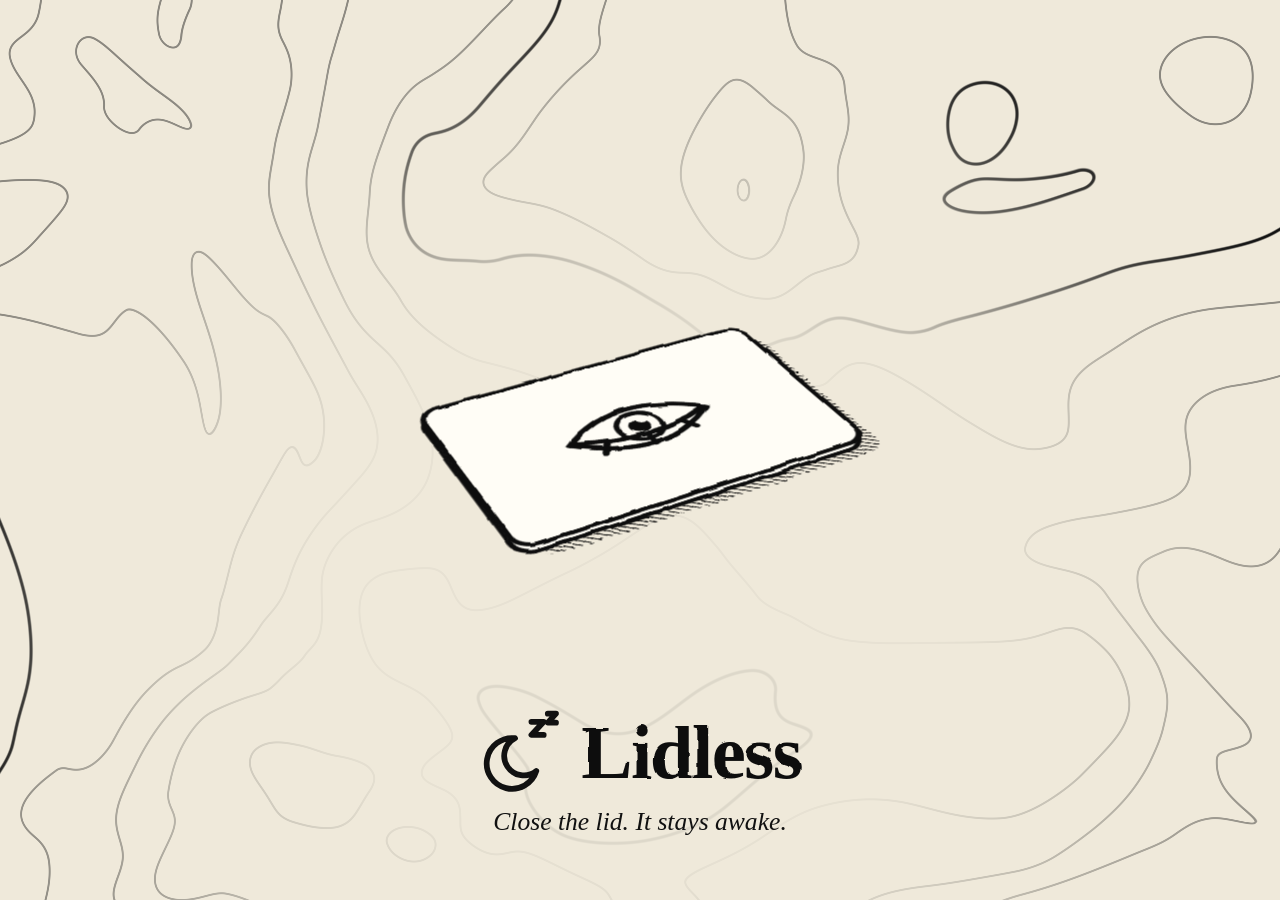
==== portfolio/public/lidless/hero.html @ e4f1b991 "Lidless page: live contour background, animation as the title, Fumble-style download button, new cop" ====
<!doctype html>
<!-- Lidless hero, "hand-drawn" style. ?fmt=wide|story  ?t=SECONDS freezes a frame. window.setT(t) for frame-exact capture. -->
<html><head><meta charset="utf-8"><title>Lidless</title>
<style>
*{box-sizing:border-box}html,body{margin:0;height:100%;background:#efe9da;overflow:hidden}
.hero{position:fixed;inset:0;--u:1vw;--cream:#fffdf6}
.story .hero{--u:1.85vw}.square .hero{--u:1.75vw}.square .scene{--top:40%}.square .brand{--bb:9%}
canvas{position:absolute;inset:0;width:100%;height:100%}
.scene{position:absolute;left:50%;top:var(--top,48%);width:calc(var(--u)*29);height:calc(var(--u)*19);transform:translate(-50%,-50%);perspective:calc(var(--u)*120);filter:url(#boil)}
.story .scene{--top:42%}
.laptop{position:absolute;inset:0;transform-style:preserve-3d;transform:rotateX(56deg) rotateZ(-28deg)}
.base,.lid,.face,.shadow{position:absolute;inset:0;border-radius:calc(var(--u)*1.4)}
.lid{transform-style:preserve-3d;transform-origin:50% 0;animation:lid 6s infinite}
.face{backface-visibility:hidden;display:flex;align-items:center;justify-content:center}
.face.inner{transform:rotateY(180deg) rotateZ(180deg)}
.face.outer{transform:translateZ(calc(var(--u)*.6))}
@keyframes lid{0%,10%{transform:rotateX(102deg)}30%{transform:rotateX(0deg);animation-timing-function:ease-out}31%,85%{transform:rotateX(0deg)}100%{transform:rotateX(102deg)}}
.eye{width:46%;overflow:visible}
.ball{transform-box:fill-box;transform-origin:center;animation:open 6s infinite}
@keyframes open{0%,38%{transform:scaleY(.06)}42%{transform:scaleY(1.12)}44%,81%{transform:scaleY(1)}84%,100%{transform:scaleY(.06)}}
.pup{animation:look 6s infinite}
@keyframes look{0%,46%{transform:translateX(0)}50%,58%{transform:translateX(-14px)}62%,70%{transform:translateX(14px)}74%,100%{transform:translateX(0)}}
.lash{animation:lash 6s infinite}
@keyframes lash{0%,38%{opacity:1}41%,82%{opacity:0}84%,100%{opacity:1}}
.keys{position:absolute;inset:14% 10% 34%;z-index:1;background:repeating-linear-gradient(90deg,#111 0 2px,transparent 2px 10%),repeating-linear-gradient(#111 0 2px,transparent 2px 25%);outline:2px solid #111}
.pad{position:absolute;left:36%;right:36%;bottom:8%;height:20%;z-index:1;border:2px solid #111}
.base{background:var(--cream);box-shadow:0 0 0 calc(var(--u)*.45) #111}
.face.outer{background:var(--cream);box-shadow:0 0 0 calc(var(--u)*.45) #111}
.face.inner{background:#111;box-shadow:0 0 0 calc(var(--u)*.45) #111,inset 0 0 0 calc(var(--u)*1) var(--cream),inset 0 0 0 calc(var(--u)*1.4) #111}
.shadow{transform:translate(calc(var(--u)*1.3),calc(var(--u)*1.3));background:repeating-linear-gradient(40deg,#111 0 1.6px,transparent 1.6px 6px)}
.screenmoon{width:30%}
.brand{position:absolute;left:0;right:0;bottom:var(--bb,7%);display:flex;flex-direction:column;align-items:center;gap:calc(var(--u)*1)}
.story .brand{--bb:24%}
@keyframes brand{0%,40%{opacity:0;transform:translateY(calc(var(--u)*1))}48%,84%{opacity:1;transform:none}92%,100%{opacity:0}}
.row{display:flex;align-items:center;gap:calc(var(--u)*1.6)}
svg.zz{width:calc(var(--u)*6.4);overflow:visible}
.zz .slash{stroke-dasharray:100 130;stroke-dashoffset:115;animation:slash 6s infinite}
@keyframes slash{0%,27%{stroke-dashoffset:115;animation-timing-function:ease-in}31%,86%{stroke-dashoffset:0;animation-timing-function:ease-in}92%,100%{stroke-dashoffset:115}}
.wm{font:bold calc(var(--u)*6)/1 "Times New Roman",serif;color:#111;letter-spacing:-.02em;filter:url(#boil2)}
.tg{font:italic calc(var(--u)*2) "Times New Roman",serif;color:#111}
.url{display:none;position:absolute;left:0;right:0;bottom:12%;text-align:center;font:calc(var(--u)*1.7) "Courier New",monospace;color:#111;letter-spacing:.04em}
.story .url{display:block}
</style></head><body>
<svg width="0" height="0" style="position:absolute">
  <filter id="boil" x="-60%" y="-120%" width="220%" height="300%"><feTurbulence id="bt" type="fractalNoise" baseFrequency=".035" numOctaves="2" seed="1"/><feDisplacementMap in="SourceGraphic" scale="5" xChannelSelector="R" yChannelSelector="G"/></filter>
  <filter id="boil2"><feTurbulence id="bt2" type="fractalNoise" baseFrequency=".05" numOctaves="2" seed="1"/><feDisplacementMap in="SourceGraphic" scale="3" xChannelSelector="R" yChannelSelector="G"/></filter>
</svg>
<div class="hero"><canvas id="bg"></canvas>
  <div class="scene"><div class="laptop">
    <div class="shadow"></div>
    <div class="base"><div class="keys"></div><div class="pad"></div></div>
    <div class="lid">
      <div class="face inner"><svg class="screenmoon" viewBox="0 0 100 100"><path d="M58 18a34 34 0 1 0 26 52a28 28 0 1 1 -26 -52z" fill="none" stroke="#fffdf6" stroke-width="6" stroke-linejoin="round"/><path d="M70 22h12l-12 13h12" fill="none" stroke="#fffdf6" stroke-width="5" stroke-linecap="round" stroke-linejoin="round"/></svg></div>
      <div class="face outer"><svg class="eye" viewBox="-60 -36 120 72"><g class="ball"><path d="M-54 0 Q0 -46 54 0 Q0 46 -54 0z" fill="#fffdf6" stroke="#111" stroke-width="5" stroke-linejoin="round"/>
        <g class="pup"><circle r="17" fill="#fffdf6" stroke="#111" stroke-width="4"/><circle r="8" fill="#111"/><circle cx="5" cy="-6" r="3.5" fill="#fffdf6"/></g></g>
        <path class="lash" d="M-50 0 Q0 22 50 0 M-30 9 l-6 10 M0 12 v12 M30 9 l6 10" fill="none" stroke="#111" stroke-width="5" stroke-linecap="round"/></svg></div>
    </div>
  </div></div>
  <div class="brand"><div class="row">
    <svg class="zz" viewBox="0 0 100 100"><g fill="none" stroke="#111" stroke-width="7" stroke-linecap="round" stroke-linejoin="round"><path d="M44 32a31 31 0 1 0 26 40a24 24 0 1 1 -26 -40z"/><path d="M64 12h15L64 28h15"/><path d="M84 2h10L84 13h10"/></g><path class="slash" pathLength="100" d="M6 96L96 6" stroke="#e0301e" stroke-width="8" stroke-linecap="round"/></svg>
    <div class="wm">Lidless</div></div><div class="tg">Close the lid. It stays awake.</div></div>
  <div class="url">free for Mac · alexmcconnell.ie/lidless</div>
</div>
<script>
const Q=new URLSearchParams(location.search);const NOBG=Q.get("bg")==="0";if(NOBG){document.documentElement.style.background=document.body.style.background="transparent";document.getElementById("bg").remove();}const story=Q.get("fmt")==="story";if(story)document.body.classList.add("story");if(Q.get("fmt")==="square")document.body.classList.add("square");
const cv=document.getElementById("bg")||document.createElement("canvas"),gl=cv.getContext("webgl",{preserveDrawingBuffer:true});
const FS=`precision highp float;uniform vec2 r;uniform float t;uniform vec2 mc,ms;
float h(vec2 p){return fract(sin(dot(p,vec2(127.1,311.7)))*43758.5453);}
float n(vec2 p){vec2 i=floor(p),f=fract(p);f=f*f*(3.-2.*f);return mix(mix(h(i),h(i+vec2(1,0)),f.x),mix(h(i+vec2(0,1)),h(i+1.),f.x),f.y);}
float fbm(vec2 p){float v=0.,a=.5;mat2 m=mat2(1.6,1.2,-1.2,1.6);for(int i=0;i<4;i++){v+=a*n(p);p=m*p;a*=.45;}return v;}
float fbm3(vec2 p){float v=0.,a=.5;mat2 m=mat2(1.6,1.2,-1.2,1.6);for(int i=0;i<3;i++){v+=a*n(p);p=m*p;a*=.45;}return v;}
float F(vec2 p){vec2 q=vec2(fbm3(p+t*.03),fbm3(p+vec2(4.2,1.1)-t*.025));return fbm(p+1.7*q);}
void main(){float S=min(r.x,r.y);vec2 p=gl_FragCoord.xy/S*1.3;float e=1.3/S;float a=F(p);float N=17.;float v=a*N;
 float g=length(vec2(F(p+vec2(e,0.))*N-v,F(p+vec2(0.,e))*N-v))+1e-4;float fv=fract(v);float d=min(fv,1.-fv)/g;
 float k=floor(v+.5);float mj=mod(k,5.)<.5?1.:0.;float ln=1.-smoothstep(.5,1.5+mj,d);
 vec2 cc=(gl_FragCoord.xy-mc*r)/S;float mk=mix(.08,1.,smoothstep(.22,.6,length(cc*ms)));
 gl_FragColor=vec4(mix(vec3(.937,.914,.855),vec3(.07),ln*(.45+.55*mj)*mk),1.);}`;
const mk=(ty,s)=>{const o=gl.createShader(ty);gl.shaderSource(o,s);gl.compileShader(o);return o};
const pr=gl.createProgram();gl.attachShader(pr,mk(gl.VERTEX_SHADER,"attribute vec2 p;void main(){gl_Position=vec4(p,0.,1.);}"));gl.attachShader(pr,mk(gl.FRAGMENT_SHADER,FS));gl.linkProgram(pr);gl.useProgram(pr);
gl.bindBuffer(gl.ARRAY_BUFFER,gl.createBuffer());gl.bufferData(gl.ARRAY_BUFFER,new Float32Array([-1,-1,1,-1,-1,1,1,1]),gl.STATIC_DRAW);gl.enableVertexAttribArray(0);gl.vertexAttribPointer(0,2,gl.FLOAT,false,0,0);
gl.uniform2fv(gl.getUniformLocation(pr,"mc"),story?[.5,.45]:[.5,.34]);gl.uniform2fv(gl.getUniformLocation(pr,"ms"),story?[1.,.62]:[.7,.8]);
const ur=gl.getUniformLocation(pr,"r"),ut=gl.getUniformLocation(pr,"t");
function draw(t){const d=Math.min(devicePixelRatio,2),w=innerWidth*d|0,hh=innerHeight*d|0;if(cv.width!==w||cv.height!==hh){cv.width=w;cv.height=hh}
 gl.viewport(0,0,w,hh);gl.uniform2f(ur,w,hh);gl.uniform1f(ut,20+t);gl.drawArrays(gl.TRIANGLE_STRIP,0,4);}
function seed(t){const s=Math.floor(t/.14)%3+1;document.getElementById("bt").setAttribute("seed",s);document.getElementById("bt2").setAttribute("seed",s)}
window.setT=t=>{document.getAnimations().forEach(a=>{a.pause();a.currentTime=(t*1000)%6000});seed(t);draw(t)};
if(Q.get("t")!==null)setT(+Q.get("t"));
else{const t0=performance.now();(function f(){const t=(performance.now()-t0)/1000;draw(t);requestAnimationFrame(f)})();setInterval(()=>seed((performance.now()-t0)/1000),140);}
</script></body></html>
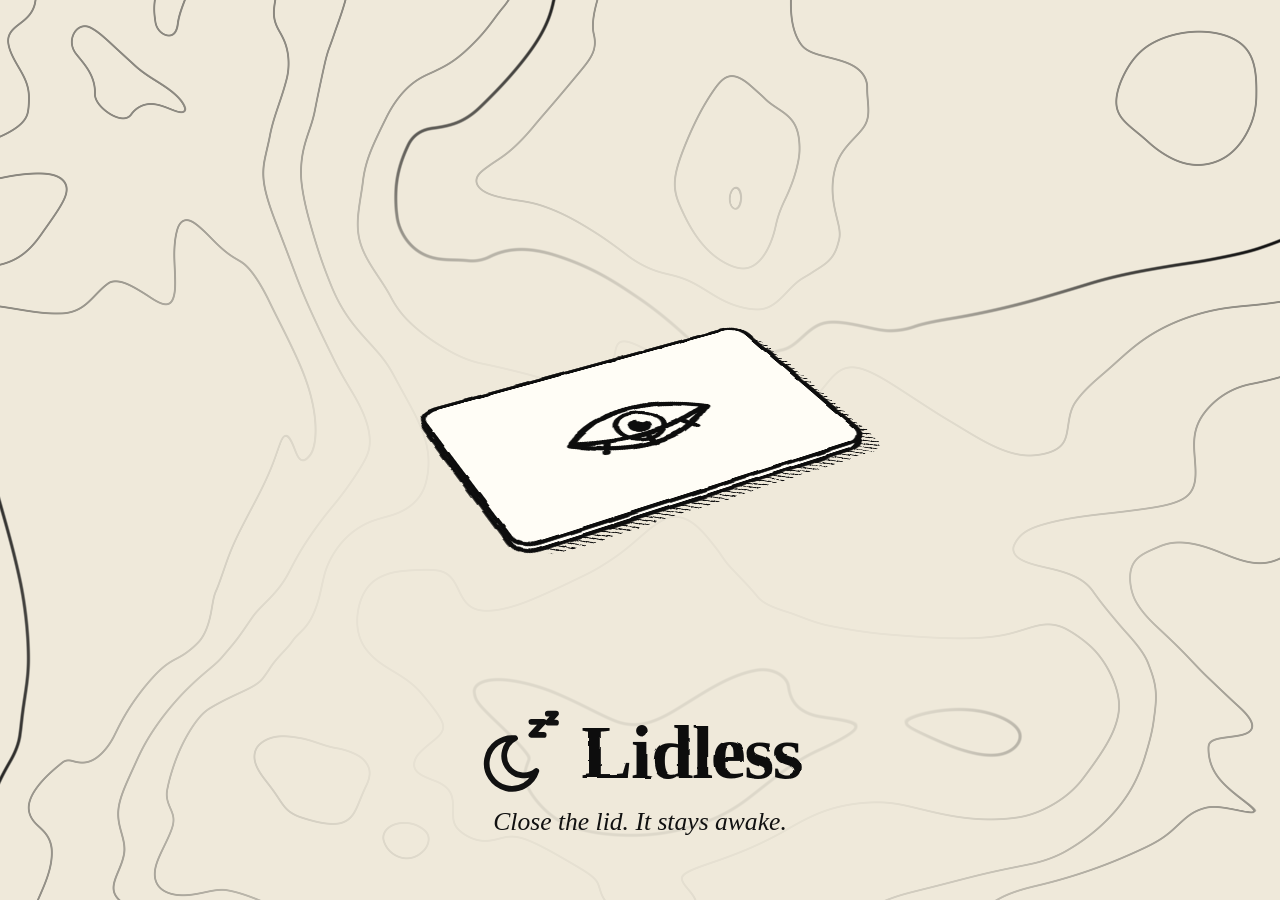
==== commit 7af5a167: "Lidless page: Safari/iPhone play a pre-rendered hero loop instead of the live 3D one (WebKit glitch)" ====
--- a/portfolio/public/lidless/hero.html
+++ b/portfolio/public/lidless/hero.html
@@ -6,7 +6,11 @@
 .hero{position:fixed;inset:0;--u:1vw;--cream:#fffdf6}
 .story .hero{--u:1.85vw}.square .hero{--u:1.75vw}.square .scene{--top:40%}.square .brand{--bb:9%}
 canvas{position:absolute;inset:0;width:100%;height:100%}
-.scene{position:absolute;left:50%;top:var(--top,48%);width:calc(var(--u)*29);height:calc(var(--u)*19);transform:translate(-50%,-50%);perspective:calc(var(--u)*120);filter:url(#boil)}
+.scene{position:absolute;left:50%;top:var(--top,48%);width:calc(var(--u)*29);height:calc(var(--u)*19);transform:translate(-50%,-50%);perspective:calc(var(--u)*120)}
+/* wobble each part, not the scene: Safari flattens 3D under a filtered ancestor */
+.base,.face,.shadow{filter:url(#boilP)}
+/* WebKit still mangles filtered faces inside preserve-3d: clean lines there */
+.wk .base,.wk .face,.wk .shadow{filter:none}
 .story .scene{--top:42%}
 .laptop{position:absolute;inset:0;transform-style:preserve-3d;transform:rotateX(56deg) rotateZ(-28deg)}
 .base,.lid,.face,.shadow{position:absolute;inset:0;border-radius:calc(var(--u)*1.4)}
@@ -43,6 +47,7 @@
 </style></head><body>
 <svg width="0" height="0" style="position:absolute">
   <filter id="boil" x="-60%" y="-120%" width="220%" height="300%"><feTurbulence id="bt" type="fractalNoise" baseFrequency=".035" numOctaves="2" seed="1"/><feDisplacementMap in="SourceGraphic" scale="5" xChannelSelector="R" yChannelSelector="G"/></filter>
+  <filter id="boilP" x="-8%" y="-8%" width="116%" height="116%"><feTurbulence id="btP" type="fractalNoise" baseFrequency=".035" numOctaves="2" seed="1"/><feDisplacementMap in="SourceGraphic" scale="5" xChannelSelector="R" yChannelSelector="G"/></filter>
   <filter id="boil2"><feTurbulence id="bt2" type="fractalNoise" baseFrequency=".05" numOctaves="2" seed="1"/><feDisplacementMap in="SourceGraphic" scale="3" xChannelSelector="R" yChannelSelector="G"/></filter>
 </svg>
 <div class="hero"><canvas id="bg"></canvas>
@@ -62,7 +67,7 @@
   <div class="url">free for Mac · alexmcconnell.ie/lidless</div>
 </div>
 <script>
-const Q=new URLSearchParams(location.search);const NOBG=Q.get("bg")==="0";if(NOBG){document.documentElement.style.background=document.body.style.background="transparent";document.getElementById("bg").remove();}const story=Q.get("fmt")==="story";if(story)document.body.classList.add("story");if(Q.get("fmt")==="square")document.body.classList.add("square");
+const Q=new URLSearchParams(location.search);if("GestureEvent" in window)document.body.classList.add("wk");const NOBG=Q.get("bg")==="0"||Q.get("bg")==="plain";if(NOBG){document.documentElement.style.background=document.body.style.background=Q.get("bg")==="plain"?"#efe9da":"transparent";document.getElementById("bg").remove();}const story=Q.get("fmt")==="story";if(story)document.body.classList.add("story");if(Q.get("fmt")==="square")document.body.classList.add("square");
 const cv=document.getElementById("bg")||document.createElement("canvas"),gl=cv.getContext("webgl",{preserveDrawingBuffer:true});
 const FS=`precision highp float;uniform vec2 r;uniform float t;uniform vec2 mc,ms;
 float h(vec2 p){return fract(sin(dot(p,vec2(127.1,311.7)))*43758.5453);}
@@ -82,7 +87,7 @@
 const ur=gl.getUniformLocation(pr,"r"),ut=gl.getUniformLocation(pr,"t");
 function draw(t){const d=Math.min(devicePixelRatio,2),w=innerWidth*d|0,hh=innerHeight*d|0;if(cv.width!==w||cv.height!==hh){cv.width=w;cv.height=hh}
  gl.viewport(0,0,w,hh);gl.uniform2f(ur,w,hh);gl.uniform1f(ut,20+t);gl.drawArrays(gl.TRIANGLE_STRIP,0,4);}
-function seed(t){const s=Math.floor(t/.14)%3+1;document.getElementById("bt").setAttribute("seed",s);document.getElementById("bt2").setAttribute("seed",s)}
+function seed(t){const s=Math.floor(t/.14)%3+1;document.getElementById("bt").setAttribute("seed",s);document.getElementById("bt2").setAttribute("seed",s);document.getElementById("btP").setAttribute("seed",s)}
 window.setT=t=>{document.getAnimations().forEach(a=>{a.pause();a.currentTime=(t*1000)%6000});seed(t);draw(t)};
 if(Q.get("t")!==null)setT(+Q.get("t"));
 else{const t0=performance.now();(function f(){const t=(performance.now()-t0)/1000;draw(t);requestAnimationFrame(f)})();setInterval(()=>seed((performance.now()-t0)/1000),140);}
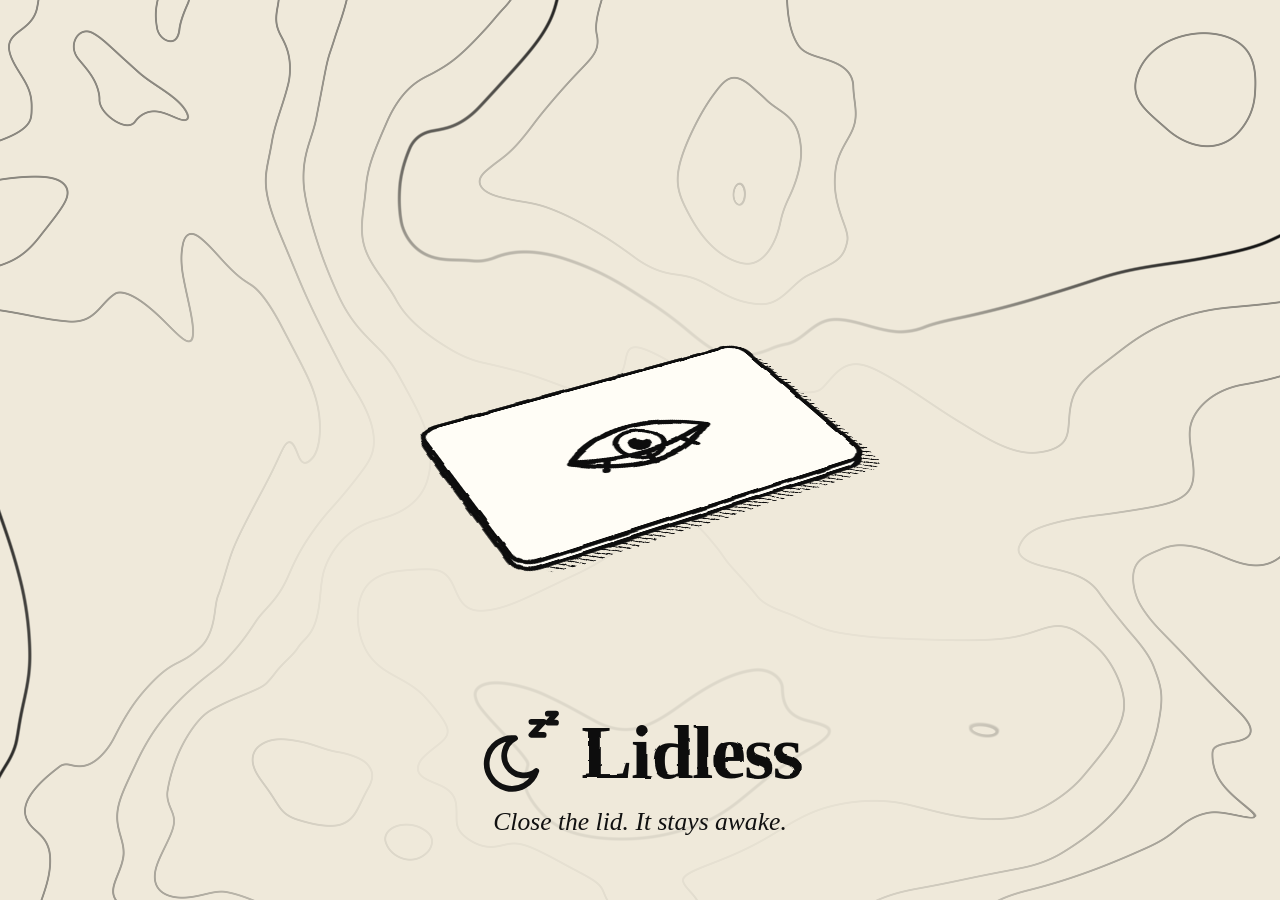
==== commit 79237c43: "Lidless hero: stop the open lid being cut off at the top on phones and Safari Co-Authored-By: Claude" ====
--- a/portfolio/public/lidless/hero.html
+++ b/portfolio/public/lidless/hero.html
@@ -4,9 +4,9 @@
 <style>
 *{box-sizing:border-box}html,body{margin:0;height:100%;background:#efe9da;overflow:hidden}
 .hero{position:fixed;inset:0;--u:1vw;--cream:#fffdf6}
-.story .hero{--u:1.85vw}.square .hero{--u:1.75vw}.square .scene{--top:40%}.square .brand{--bb:9%}
+.story .hero{--u:1.85vw}.square .hero{--u:1.55vw}.square .scene{--top:49%}.square .brand{--bb:9%}
 canvas{position:absolute;inset:0;width:100%;height:100%}
-.scene{position:absolute;left:50%;top:var(--top,48%);width:calc(var(--u)*29);height:calc(var(--u)*19);transform:translate(-50%,-50%);perspective:calc(var(--u)*120)}
+.scene{position:absolute;left:50%;top:var(--top,50%);width:calc(var(--u)*29);height:calc(var(--u)*19);transform:translate(-50%,-50%);perspective:calc(var(--u)*120)}
 /* wobble each part, not the scene: Safari flattens 3D under a filtered ancestor */
 .base,.face,.shadow{filter:url(#boilP)}
 /* WebKit still mangles filtered faces inside preserve-3d: clean lines there */
